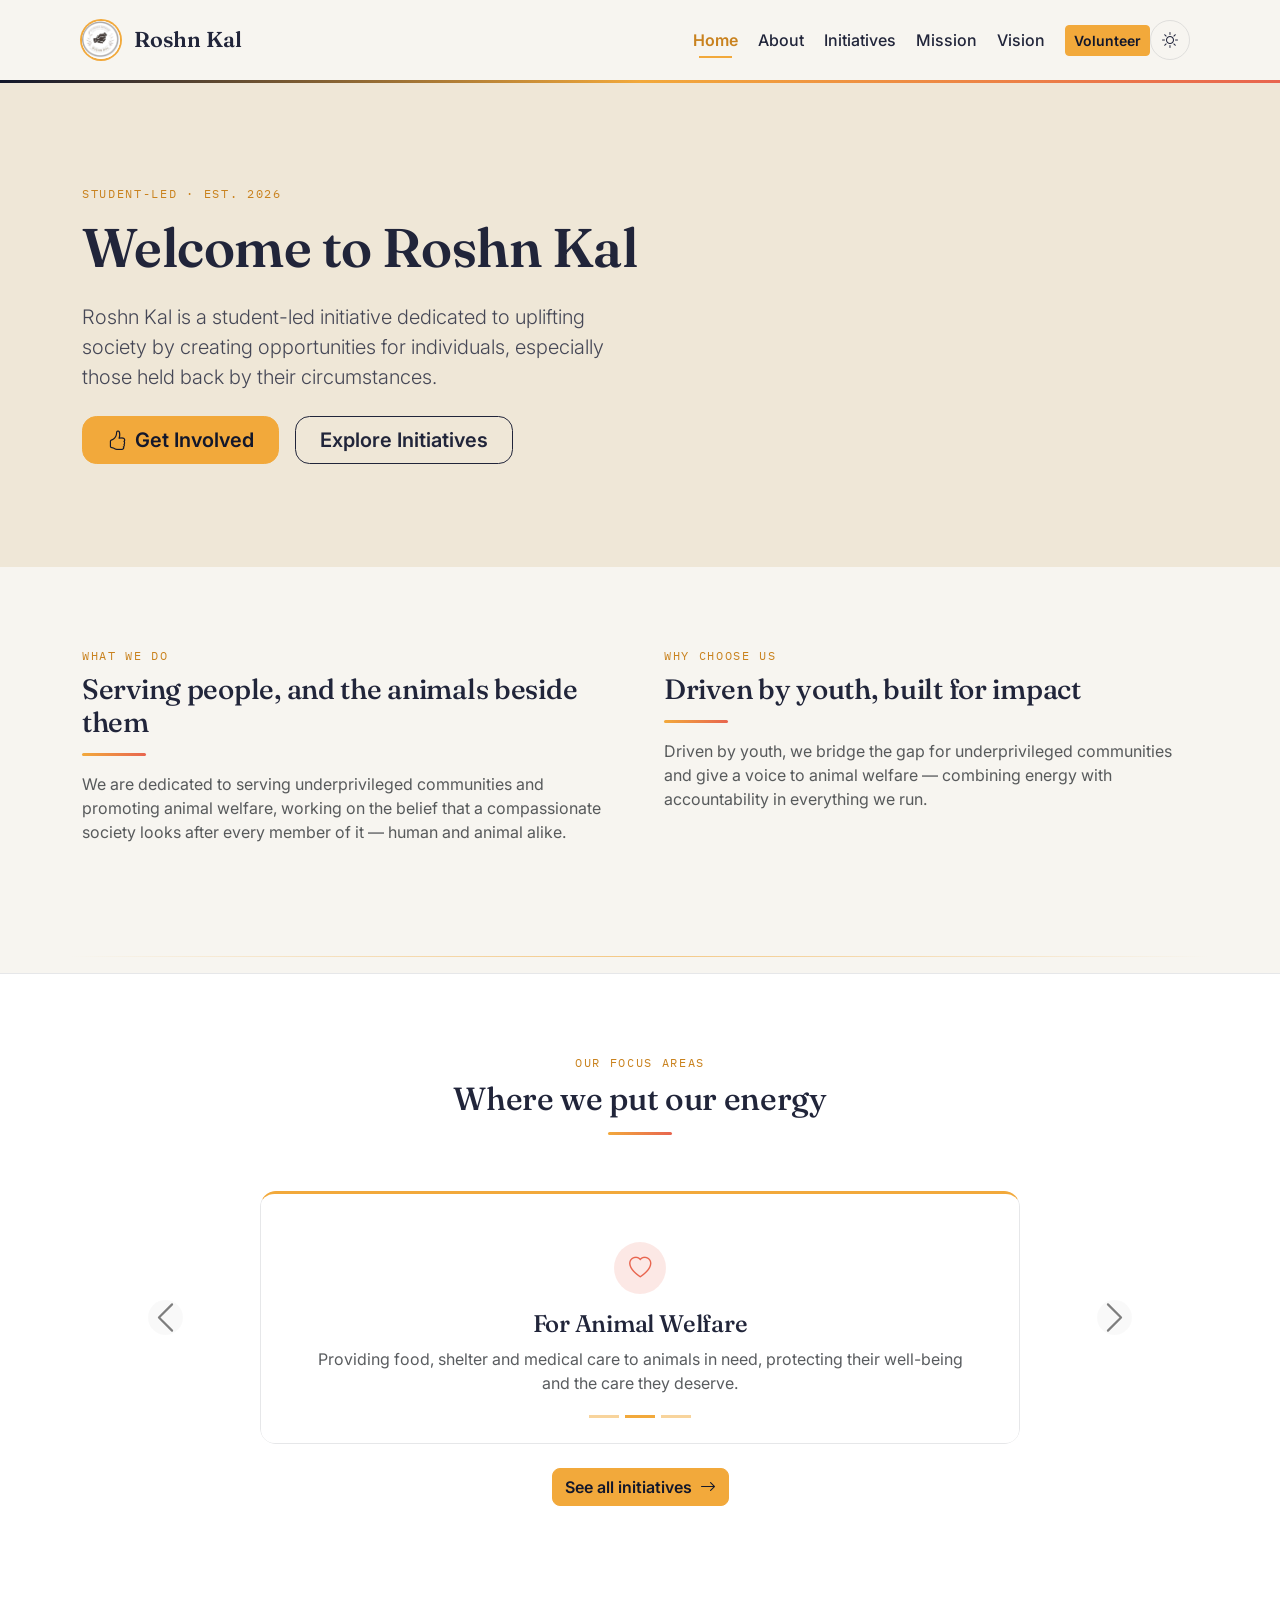
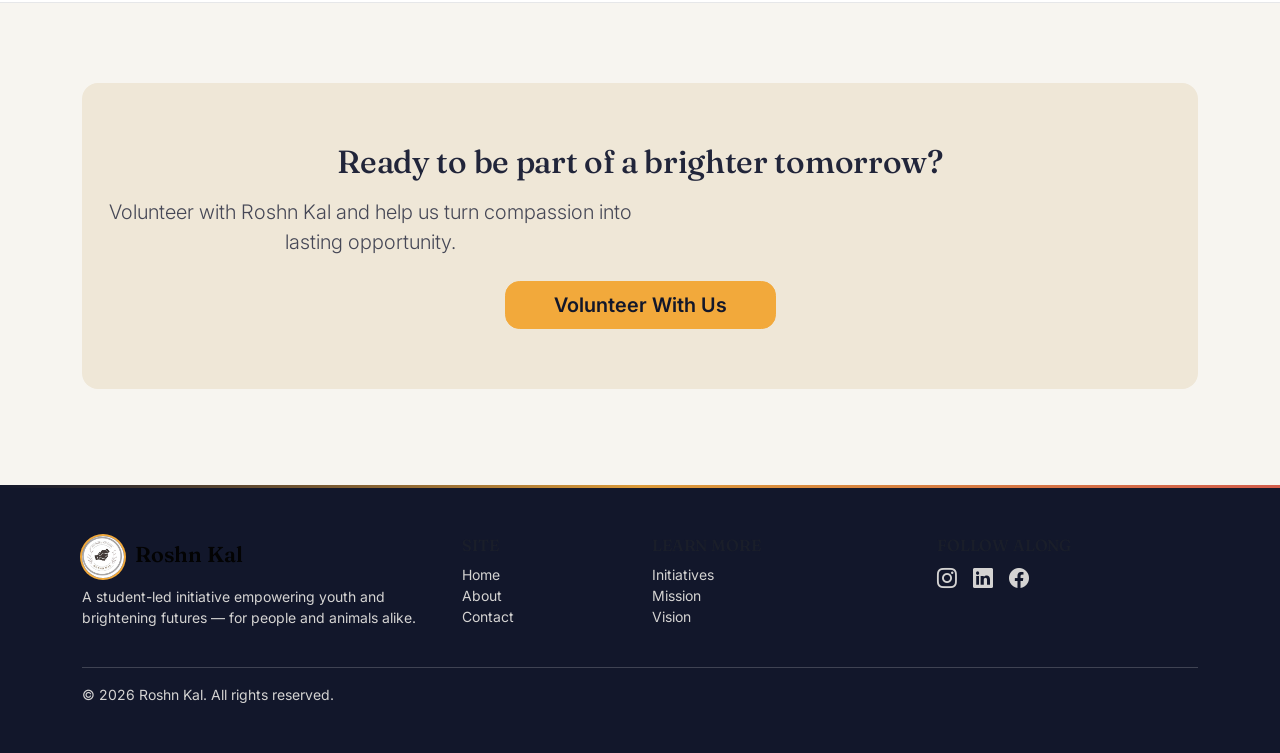
==== index.html @ 1a0799e2 "Initial commit" ====
<!DOCTYPE html>
<html lang="en" class="no-js">

  <head>
    <meta charset="UTF-8" />
    <meta name="viewport" content="width=device-width, initial-scale=1.0" />
    <meta name="description" content="Welcome to Roshn Kal, a student-led nonprofit empowering underprivileged communities and championing animal welfare across Pakistan." />
    <title>Home | Roshn Kal</title>

    <link rel="preconnect" href="https://fonts.googleapis.com">
    <link rel="preconnect" href="https://fonts.gstatic.com" crossorigin>
    <link href="https://cdn.jsdelivr.net/npm/bootstrap@5.3.3/dist/css/bootstrap.min.css" rel="stylesheet">
    <link href="https://cdn.jsdelivr.net/npm/bootstrap-icons@1.11.3/font/bootstrap-icons.css" rel="stylesheet">
    <link rel="icon" type="image/jpeg" href="images/logo.jpg">
    <link href="css/style.css" rel="stylesheet">
  </head>

  <body>

    <a class="visually-hidden-focusable position-absolute top-0 start-0 p-2 bg-primary text-dark" href="#main">Skip to main content</a>

    <header>
      <nav class="navbar navbar-expand-lg rk-navbar py-3">
        <div class="container">
          <a class="navbar-brand rk-brand d-flex align-items-center gap-2" href="index.html">
            <img src="images/logo.jpg" alt="Roshn Kal logo" class="rk-logo"> Roshn Kal
            <style>
              img {
                width: 110px;
              }
            </style>
          </a>

          <button class="theme-toggle me-2 order-lg-2" type="button" aria-pressed="false" aria-label="Switch to dark mode">
            <i class="bi bi-moon-stars"></i>
            <i class="bi bi-sun"></i>
          </button>

          <button class="navbar-toggler" type="button" data-bs-toggle="offcanvas" data-bs-target="#rkOffcanvas" aria-controls="rkOffcanvas" aria-label="Toggle navigation">
            <span class="navbar-toggler-icon"></span>
          </button>

          <div class="offcanvas offcanvas-end d-lg-none" tabindex="-1" id="rkOffcanvas" aria-labelledby="rkOffcanvasLabel" data-bs-theme="light">
            <div class="offcanvas-header">
              <h2 class="offcanvas-title h5 rk-brand" id="rkOffcanvasLabel">Roshn Kal</h2>
              <button type="button" class="btn-close" data-bs-dismiss="offcanvas" aria-label="Close"></button>
            </div>
            <div class="offcanvas-body">
              <ul class="navbar-nav justify-content-end flex-grow-1 gap-2">
                <li class="nav-item"><a class="nav-link" href="index.html">Home</a></li>
                <li class="nav-item"><a class="nav-link" href="about.html">About</a></li>
                <li class="nav-item"><a class="nav-link" href="initiatives.html">Initiatives</a></li>
                <li class="nav-item"><a class="nav-link" href="mission.html">Mission</a></li>
                <li class="nav-item"><a class="nav-link" href="vision.html">Vision</a></li>
                <li class="nav-item"><a class="nav-link" href="contact.html">Contact</a></li>
              </ul>
            </div>
          </div>

          <div class="collapse navbar-collapse d-none d-lg-flex">
            <ul class="navbar-nav ms-auto align-items-lg-center gap-lg-1">
              <li class="nav-item"><a class="nav-link" href="index.html">Home</a></li>
              <li class="nav-item"><a class="nav-link" href="about.html">About</a></li>
              <li class="nav-item"><a class="nav-link" href="initiatives.html">Initiatives</a></li>
              <li class="nav-item"><a class="nav-link" href="mission.html">Mission</a></li>
              <li class="nav-item"><a class="nav-link" href="vision.html">Vision</a></li>
              <li class="nav-item ms-lg-2">
                <a class="btn btn-rk-primary btn-sm" href="contact.html">Volunteer</a>
              </li>
            </ul>
          </div>
        </div>
      </nav>
    </header>

    <main id="main">

      <!-- HERO -->
      <section class="rk-hero">
        <div class="container position-relative">
          <div class="row">
            <div class="col-lg-7">
              <p class="eyebrow mb-3">Student-led · Est. 2026</p>
              <h1 class="fw-semibold mb-4">Welcome to Roshn Kal</h1>
              <p class="lead mb-4">Roshn Kal is a student-led initiative dedicated to uplifting society by creating opportunities for individuals, especially those held back by their circumstances.</p>
              <div class="d-flex flex-wrap gap-3">
                <a href="contact.html" class="btn btn-rk-primary btn-lg px-4">
                  <i class="bi bi-hand-thumbs-up me-2"></i>Get Involved
                </a>
                <a href="initiatives.html" class="btn btn-rk-outline btn-lg px-4">
                  Explore Initiatives
                </a>
              </div>
            </div>
          </div>
        </div>
      </section>

      <!-- WHAT WE DO / WHY CHOOSE US -->
      <section class="rk-section">
        <div class="container">
          <div class="row g-4 g-lg-5 align-items-start">
            <div class="col-md-6 reveal">
              <p class="eyebrow mb-2">What we do</p>
              <h2 class="h3 dawn-rule mb-3">Serving people, and the animals beside them</h2>
              <p class="text-body-secondary">We are dedicated to serving underprivileged communities and promoting animal welfare, working on the belief that a compassionate society looks after every member of it &mdash; human and animal alike.</p>
            </div>
            <div class="col-md-6 reveal">
              <p class="eyebrow mb-2">Why choose us</p>
              <h2 class="h3 dawn-rule mb-3">Driven by youth, built for impact</h2>
              <p class="text-body-secondary">Driven by youth, we bridge the gap for underprivileged communities and give a voice to animal welfare &mdash; combining energy with accountability in everything we run.</p>
            </div>
          </div>
        </div>
      </section>

      <hr class="horizon-divider container">

      <!-- CAROUSEL: three pillars -->
      <section class="rk-section rk-section--alt">
        <div class="container">
          <div class="text-center mb-5 reveal">
            <p class="eyebrow mb-2">Our focus areas</p>
            <h2 class="dawn-rule center d-inline-block">Where we put our energy</h2>
          </div>

          <div id="pillarsCarousel" class="carousel slide reveal" data-bs-ride="carousel" aria-label="Our three focus areas">
            <div class="carousel-indicators">
              <button type="button" data-bs-target="#pillarsCarousel" data-bs-slide-to="0" class="active" aria-current="true" aria-label="Underprivileged communities"></button>
              <button type="button" data-bs-target="#pillarsCarousel" data-bs-slide-to="1" aria-label="Animal welfare"></button>
              <button type="button" data-bs-target="#pillarsCarousel" data-bs-slide-to="2" aria-label="Community services"></button>
            </div>

            <div class="carousel-inner rounded-4 overflow-hidden" style="max-width: 760px; margin-inline: auto;">
              <div class="carousel-item active">
                <div class="rk-card p-5 text-center mx-auto">
                  <span class="rk-icon mx-auto mb-3"><i class="bi bi-mortarboard"></i></span>
                  <h3 class="h4">For Underprivileged Communities</h3>
                  <p class="text-body-secondary mb-0">Improving access to education, healthcare, food, clothing and essential resources through scholarships, skill development and emergency support.</p>
                </div>
              </div>
              <div class="carousel-item">
                <div class="rk-card rk-card--coral p-5 text-center mx-auto">
                  <span class="rk-icon mx-auto mb-3"><i class="bi bi-heart"></i></span>
                  <h3 class="h4">For Animal Welfare</h3>
                  <p class="text-body-secondary mb-0">Providing food, shelter and medical care to animals in need, protecting their well-being and the care they deserve.</p>
                </div>
              </div>
              <div class="carousel-item">
                <div class="rk-card p-5 text-center mx-auto">
                  <span class="rk-icon mx-auto mb-3"><i class="bi bi-people"></i></span>
                  <h3 class="h4">Community Services</h3>
                  <p class="text-body-secondary mb-0">Sports events, MUNs, seminars and workshops that bring people together &mdash; with funds raised supporting our charitable projects.</p>
                </div>
              </div>
            </div>

            <button class="carousel-control-prev" type="button" data-bs-target="#pillarsCarousel" data-bs-slide="prev">
              <span class="carousel-control-prev-icon" aria-hidden="true"></span>
              <span class="visually-hidden">Previous</span>
            </button>
            <button class="carousel-control-next" type="button" data-bs-target="#pillarsCarousel" data-bs-slide="next">
              <span class="carousel-control-next-icon" aria-hidden="true"></span>
              <span class="visually-hidden">Next</span>
            </button>
          </div>

          <p class="text-center mt-4 reveal">
            <a href="initiatives.html" class="btn btn-rk-primary">See all initiatives <i class="bi bi-arrow-right ms-1"></i></a>
          </p>
        </div>
      </section>

      <!-- CTA -->
      <section class="rk-section">
        <div class="container">
          <div class="rk-hero rk-hero--sm rounded-4 text-center reveal">
            <div class="container position-relative">
              <h2 class="mb-3">Ready to be part of a brighter tomorrow?</h2>
              <p class="lead mb-4">Volunteer with Roshn Kal and help us turn compassion into lasting opportunity.</p>
              <a href="contact.html" class="btn btn-rk-primary btn-lg px-5">Volunteer With Us</a>
            </div>
          </div>
        </div>
      </section>

    </main>

    <footer class="rk-footer">
      <hr class="dawn-line">
      <div class="container py-5">
        <div class="row g-4">
          <div class="col-lg-4">
            <p class="rk-brand h5 mb-2" style="color:#030303 !important;"><img src="images/logo.jpg" alt="Roshn Kal logo" class="rk-logo rk-logo--footer"> Roshn Kal</p>
            <style>
              img {
                width: 75px;
              }
            </style>
            <p class="small mb-0">A student-led initiative empowering youth and brightening futures &mdash; for people and animals alike.</p>
          </div>
          <div class="col-6 col-lg-2">
            <h2 class="h6 text-uppercase text-body-tertiary">Site</h2>
            <ul class="list-unstyled small">
              <li><a href="index.html">Home</a></li>
              <li><a href="about.html">About</a></li>
              <li><a href="contact.html">Contact</a></li>
            </ul>
          </div>
          <div class="col-6 col-lg-3">
            <h2 class="h6 text-uppercase text-body-tertiary">Learn more</h2>
            <ul class="list-unstyled small">
              <li><a href="initiatives.html">Initiatives</a></li>
              <li><a href="mission.html">Mission</a></li>
              <li><a href="vision.html">Vision</a></li>
            </ul>
          </div>
          <div class="col-lg-3">
            <h2 class="h6 text-uppercase text-body-tertiary">Follow along</h2>
            <div class="d-flex gap-3 fs-5">
              <a href="#" aria-label="Instagram"><i class="bi bi-instagram"></i></a>
              <a href="#" aria-label="LinkedIn"><i class="bi bi-linkedin"></i></a>
              <a href="#" aria-label="Facebook"><i class="bi bi-facebook"></i></a>
            </div>
          </div>
        </div>
        <hr class="border-secondary-subtle mt-4 mb-3">
        <p class="small mb-0">&copy; 2026 Roshn Kal. All rights reserved.</p>
      </div>
    </footer>

    <script src="https://cdn.jsdelivr.net/npm/bootstrap@5.3.3/dist/js/bootstrap.bundle.min.js"></script>
    <script src="js/script.js" defer></script>
  </body>

</html>
---- css/style.css ----
/* ============================================================
   Roshn Kal — Custom Theme
   Design concept: "the dawn line" — Roshn (bright) + Kal (tomorrow).
   A thin gold horizon arc recurs across the nav, hero, and card tops
   as the one signature motif; everything else stays quiet and disciplined.
   ============================================================ */

@import url('https://fonts.googleapis.com/css2?family=Fraunces:opsz,wght@9..144,400;9..144,500;9..144,600;9..144,700&family=Inter:wght@400;500;600;700&family=IBM+Plex+Mono:wght@500&display=swap');

:root {
  /* ---- Roshn Kal design tokens ---- */
  --rk-gold: #f2a93b;
  --rk-gold-dark: #c9821e;
  --rk-navy: #12172b;
  --rk-navy-2: #1b2140;
  --rk-cream: #f7f5f0;
  --rk-surface: #ffffff;
  --rk-coral: #e8654f;
  --rk-ink: #21253a;
  --rk-ink-soft: #5b5f76;
  --rk-border: rgba(18, 23, 43, 0.1);
  --rk-hero-bg: #efe7d7;
  --rk-hero-color: var(--rk-ink);

  --rk-font-display: "Fraunces", Georgia, serif;
  --rk-font-body: "Inter", system-ui, -apple-system, sans-serif;
  --rk-font-mono: "IBM Plex Mono", monospace;

  /* ---- Bootstrap variable overrides (light) ---- */
  --bs-body-font-family: var(--rk-font-body);
  --bs-body-bg: var(--rk-cream);
  --bs-body-color: var(--rk-ink);
  --bs-primary: var(--rk-gold);
  --bs-primary-rgb: 242, 169, 59;
  --bs-secondary: var(--rk-navy);
  --bs-secondary-rgb: 18, 23, 43;
  --bs-link-color: var(--rk-navy);
  --bs-link-hover-color: var(--rk-gold-dark);
  --bs-border-radius: 0.5rem;
  --bs-border-radius-lg: 0.9rem;
  --bs-border-color: var(--rk-border);
}

[data-bs-theme="dark"] {
  --bs-body-bg: var(--rk-navy);
  --bs-body-color: #ece9e1;
  --bs-secondary-bg: var(--rk-navy-2);
  --bs-tertiary-bg: var(--rk-navy-2);
  --bs-border-color: rgba(247, 245, 240, 0.12);
  --bs-link-color: var(--rk-gold);
  --bs-link-hover-color: #ffcf85;
  --rk-surface: var(--rk-navy-2);
  --rk-ink: #ece9e1;
  --rk-ink-soft: #b7b9c9;
  --rk-hero-bg: var(--rk-navy);
  --rk-hero-color: #f7f5f0;
}

/* ============================================================
   Base
   ============================================================ */
html {
  scroll-behavior: smooth;
  scroll-padding-top: 90px;
}

body {
  transition: background-color 0.3s ease, color 0.3s ease;
}

h1, h2, h3, h4, .display-font {
  font-family: var(--rk-font-display);
  letter-spacing: -0.01em;
}

.eyebrow {
  font-family: var(--rk-font-mono);
  font-size: 0.75rem;
  letter-spacing: 0.14em;
  text-transform: uppercase;
  color: var(--rk-gold-dark);
}
[data-bs-theme="dark"] .eyebrow {
  color: var(--rk-gold);
}

a {
  text-decoration: none;
}

::selection {
  background: var(--rk-gold);
  color: var(--rk-navy);
}

/* Visible keyboard focus everywhere (accessibility / Lighthouse) */
a:focus-visible,
button:focus-visible,
input:focus-visible,
textarea:focus-visible,
.nav-link:focus-visible {
  outline: 3px solid var(--rk-gold);
  outline-offset: 2px;
}

@media (prefers-reduced-motion: reduce) {
  html { scroll-behavior: auto; }
  *, *::before, *::after {
    animation-duration: 0.01ms !important;
    animation-iteration-count: 1 !important;
    transition-duration: 0.01ms !important;
  }
}

/* ============================================================
   Signature motif: the dawn arc
   ============================================================ */
.dawn-line {
  height: 3px;
  border: 0;
  background: linear-gradient(90deg, var(--rk-navy) 0%, var(--rk-gold) 50%, var(--rk-coral) 100%);
  opacity: 0.9;
}

.dawn-rule {
  position: relative;
}
.dawn-rule::after {
  content: "";
  display: block;
  width: 64px;
  height: 3px;
  margin-top: 0.85rem;
  border-radius: 3px;
  background: linear-gradient(90deg, var(--rk-gold), var(--rk-coral));
}
.dawn-rule.center::after {
  margin-left: auto;
  margin-right: auto;
}

/* ============================================================
   Navbar (sticky + offcanvas)
   ============================================================ */
.rk-navbar {
  position: sticky;
  top: 0;
  z-index: 1030;
  background: color-mix(in srgb, var(--rk-cream) 92%, transparent);
  backdrop-filter: blur(10px);
  border-bottom: 3px solid transparent;
  border-image: linear-gradient(90deg, var(--rk-navy), var(--rk-gold), var(--rk-coral)) 1;
  transition: background-color 0.3s ease;
}
[data-bs-theme="dark"] .rk-navbar {
  background: color-mix(in srgb, var(--rk-navy) 88%, transparent);
}

.rk-brand {
  font-family: var(--rk-font-display);
  font-weight: 600;
  font-size: 1.35rem;
  color: var(--rk-ink) !important;
}
.rk-brand .bi {
  color: var(--rk-gold);
}

.rk-logo {
  width: 38px;
  height: 38px;
  border-radius: 50%;
  object-fit: cover;
  vertical-align: middle;
  margin-right: 0.35rem;
  box-shadow: 0 0 0 2px var(--rk-gold);
}
.rk-logo--footer {
  width: 42px;
  height: 42px;
}

.rk-navbar .nav-link {
  font-weight: 500;
  color: var(--rk-ink) !important;
  position: relative;
  padding-inline: 0.85rem;
}
.rk-navbar .nav-link::after {
  content: "";
  position: absolute;
  left: 0.85rem;
  right: 0.85rem;
  bottom: 0.15rem;
  height: 2px;
  background: var(--rk-gold);
  transform: scaleX(0);
  transform-origin: left;
  transition: transform 0.25s ease;
}
.rk-navbar .nav-link:hover::after,
.rk-navbar .nav-link.active::after {
  transform: scaleX(1);
}
.rk-navbar .nav-link.active {
  color: var(--rk-gold-dark) !important;
  font-weight: 600;
}

.theme-toggle {
  border: 1px solid var(--rk-border);
  background: transparent;
  color: var(--rk-ink);
  width: 40px;
  height: 40px;
  border-radius: 50%;
  display: inline-flex;
  align-items: center;
  justify-content: center;
  transition: transform 0.2s ease, background-color 0.2s ease;
}
.theme-toggle:hover {
  background: var(--rk-gold);
  color: var(--rk-navy);
  transform: rotate(20deg);
}
.theme-toggle .bi-moon-stars { display: none; }
[data-bs-theme="dark"] .theme-toggle .bi-sun { display: none; }
[data-bs-theme="dark"] .theme-toggle .bi-moon-stars { display: inline-block; }

/* ============================================================
   Hero
   ============================================================ */
.rk-hero {
  position: relative;
  overflow: hidden;
  background: var(--rk-hero-bg);
  color: var(--rk-hero-color);
  padding-block: clamp(3.5rem, 8vw, 6.5rem);
  transition: background-color 0.3s ease, color 0.3s ease;
}
.rk-hero h1 {
  font-size: clamp(2.1rem, 5vw, 3.4rem);
  line-height: 1.08;
}
.rk-hero p.lead {
  color: var(--rk-hero-color);
  opacity: 0.82;
  max-width: 46ch;
}

/* small hero used on inner pages */
.rk-hero.rk-hero--sm {
  padding-block: clamp(2.5rem, 6vw, 3.75rem);
}

/* ============================================================
   Cards
   ============================================================ */
.rk-card {
  background: var(--rk-surface);
  border: 1px solid var(--bs-border-color);
  border-top: 3px solid var(--rk-gold);
  border-radius: var(--bs-border-radius-lg);
  transition: transform 0.25s ease, box-shadow 0.25s ease;
  height: 100%;
}
.rk-card:hover {
  transform: translateY(-6px);
  box-shadow: 0 1.25rem 2.5rem -1.25rem rgba(18, 23, 43, 0.35);
}
.rk-card .rk-icon {
  width: 52px;
  height: 52px;
  border-radius: 50%;
  display: inline-flex;
  align-items: center;
  justify-content: center;
  background: rgba(242, 169, 59, 0.15);
  color: var(--rk-gold-dark);
  font-size: 1.4rem;
}
[data-bs-theme="dark"] .rk-card .rk-icon {
  color: var(--rk-gold);
}
.rk-card.rk-card--coral .rk-icon {
  background: rgba(232, 101, 79, 0.15);
  color: var(--rk-coral);
}

/* Team cards */
.rk-team-card {
  background: var(--rk-surface);
  border: 1px solid var(--bs-border-color);
  border-radius: var(--bs-border-radius-lg);
  padding: 1.25rem;
  text-align: center;
  transition: transform 0.2s ease;
}
.rk-team-card:hover { transform: translateY(-4px); }
.rk-avatar {
  width: 64px;
  height: 64px;
  margin-inline: auto;
  border-radius: 50%;
  display: flex;
  align-items: center;
  justify-content: center;
  font-family: var(--rk-font-display);
  font-weight: 600;
  color: var(--rk-navy);
  background: linear-gradient(135deg, var(--rk-gold), #ffd48a);
  margin-bottom: 0.75rem;
}

/* ============================================================
   Buttons
   ============================================================ */
.btn-rk-primary {
  --bs-btn-color: var(--rk-navy);
  --bs-btn-bg: var(--rk-gold);
  --bs-btn-border-color: var(--rk-gold);
  --bs-btn-hover-bg: var(--rk-gold-dark);
  --bs-btn-hover-border-color: var(--rk-gold-dark);
  --bs-btn-hover-color: #fff;
  --bs-btn-active-bg: var(--rk-gold-dark);
  font-weight: 600;
}
.btn-rk-outline {
  --bs-btn-color: var(--rk-hero-color);
  --bs-btn-border-color: var(--rk-hero-color);
  --bs-btn-hover-bg: var(--rk-hero-color);
  --bs-btn-hover-color: var(--rk-hero-bg);
  --bs-btn-hover-border-color: var(--rk-hero-color);
  font-weight: 600;
}

/* ============================================================
   Sections / footer
   ============================================================ */
.rk-section { padding-block: clamp(3rem, 7vw, 5rem); }
.rk-section--alt {
  background: var(--rk-surface);
  border-block: 1px solid var(--bs-border-color);
}

.rk-footer {
  background: var(--rk-navy);
  color: rgba(247, 245, 240, 0.85);
}
.rk-footer a { color: rgba(247, 245, 240, 0.85); }
.rk-footer a:hover { color: var(--rk-gold); }
.rk-footer .dawn-line { margin-bottom: 0; }

/* ============================================================
   Table
   ============================================================ */
.rk-table thead {
  font-family: var(--rk-font-mono);
  font-size: 0.72rem;
  letter-spacing: 0.08em;
  text-transform: uppercase;
  color: var(--rk-ink-soft);
}
.rk-table tbody tr {
  border-top: 1px solid var(--bs-border-color);
}

/* ============================================================
   Accordion / Carousel / Modal fine-tuning
   ============================================================ */
.accordion-button:not(.collapsed) {
  background-color: rgba(242, 169, 59, 0.12);
  color: var(--rk-ink);
  box-shadow: inset 0 -1px 0 var(--rk-gold);
}
.accordion-button:focus { box-shadow: 0 0 0 3px rgba(242, 169, 59, 0.35); }

.carousel .card { border: none; }
.carousel-indicators [data-bs-target] { background-color: var(--rk-gold); }
.carousel-control-prev-icon,
.carousel-control-next-icon {
  filter: invert(1) grayscale(100);
  background-color: rgba(18, 23, 43, 0.55);
  border-radius: 50%;
  padding: 1.1rem;
}

/* ============================================================
   Scroll-reveal animation (progressively enhanced via JS) */
.reveal {
  opacity: 0;
  transform: translateY(18px);
  transition: opacity 0.6s ease, transform 0.6s ease;
}
.reveal.is-visible {
  opacity: 1;
  transform: translateY(0);
}
/* if JS never runs (e.g. disabled), content must stay visible */
.no-js .reveal { opacity: 1; transform: none; }

/* ============================================================
   Utility: horizon divider between sections
   ============================================================ */
.horizon-divider {
  height: 1px;
  background: linear-gradient(90deg, transparent, var(--rk-gold), transparent);
  border: 0;
  opacity: 0.6;
}

/* ============================================================
   Responsive fixes
   ============================================================ */
@media (max-width: 575.98px) {
  .rk-hero { padding-block: 3rem; }
  .display-1, .display-2 { font-size: 2.2rem; }
}
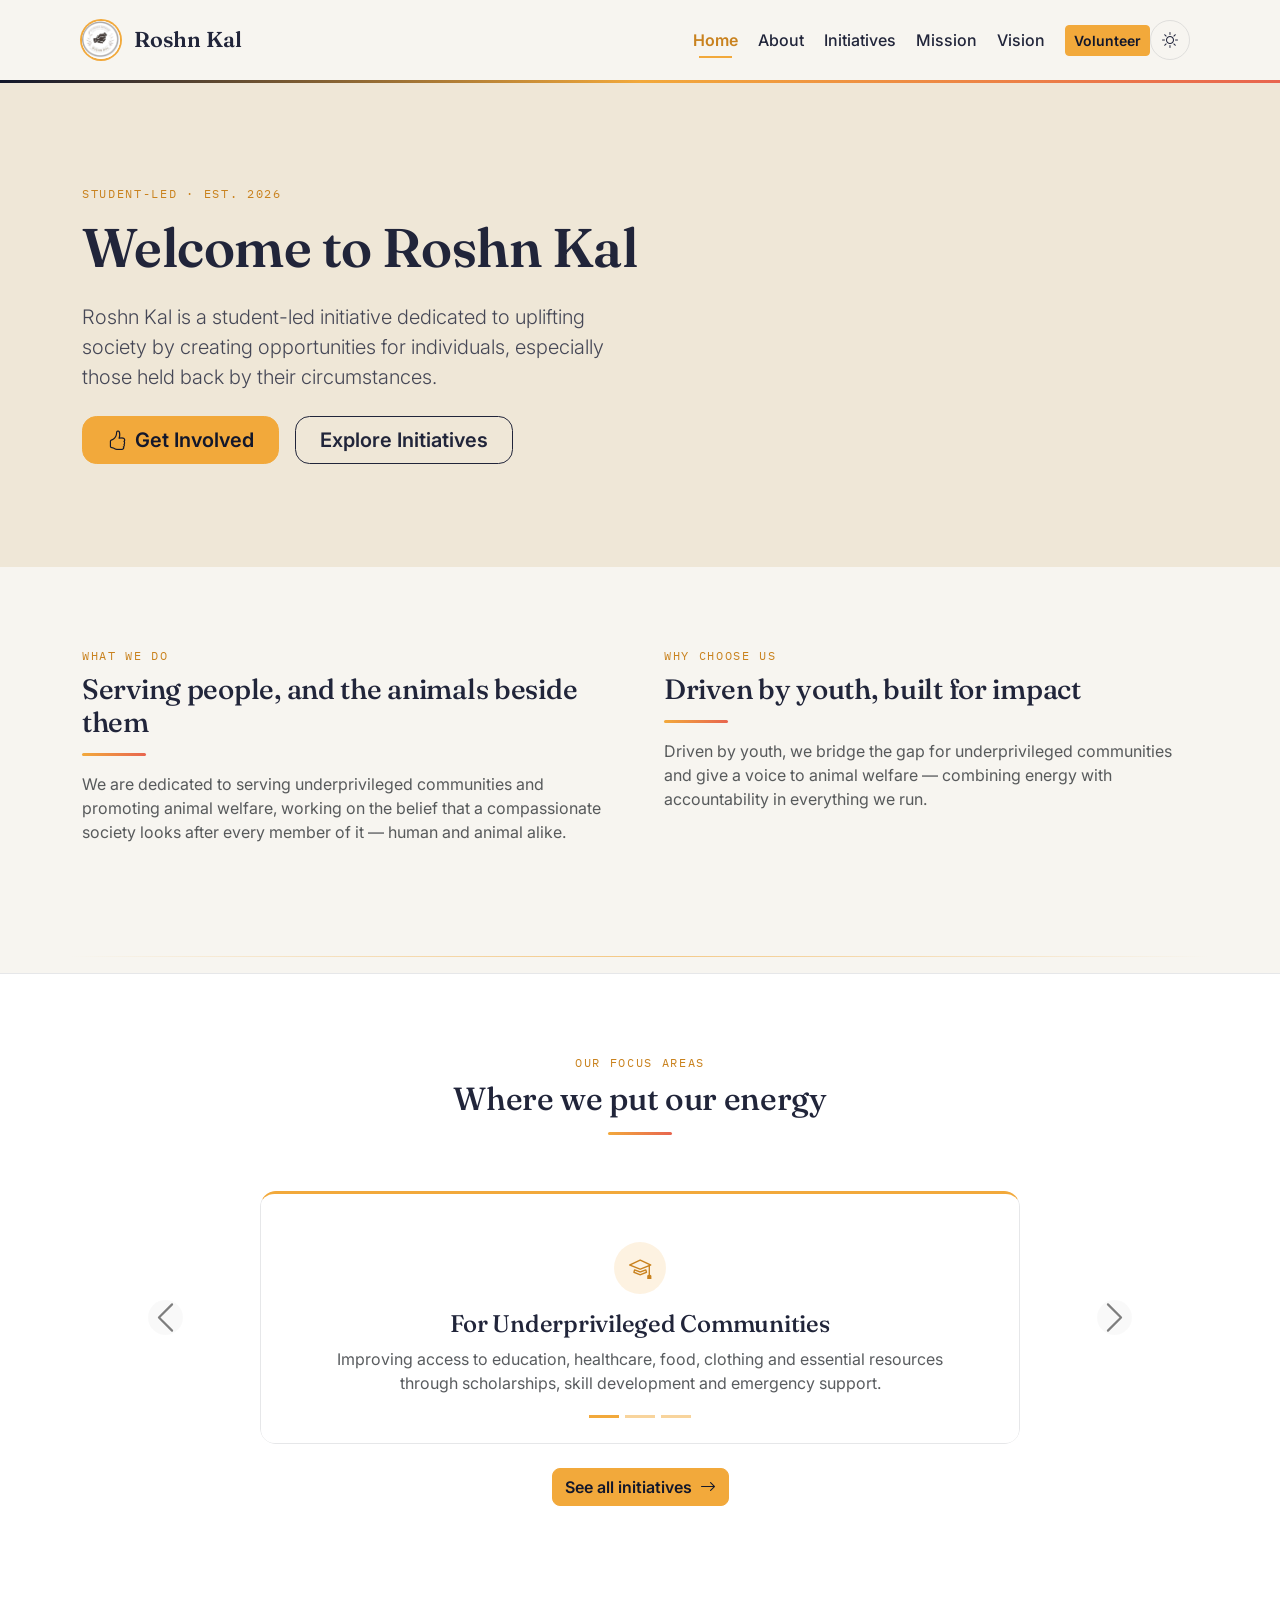
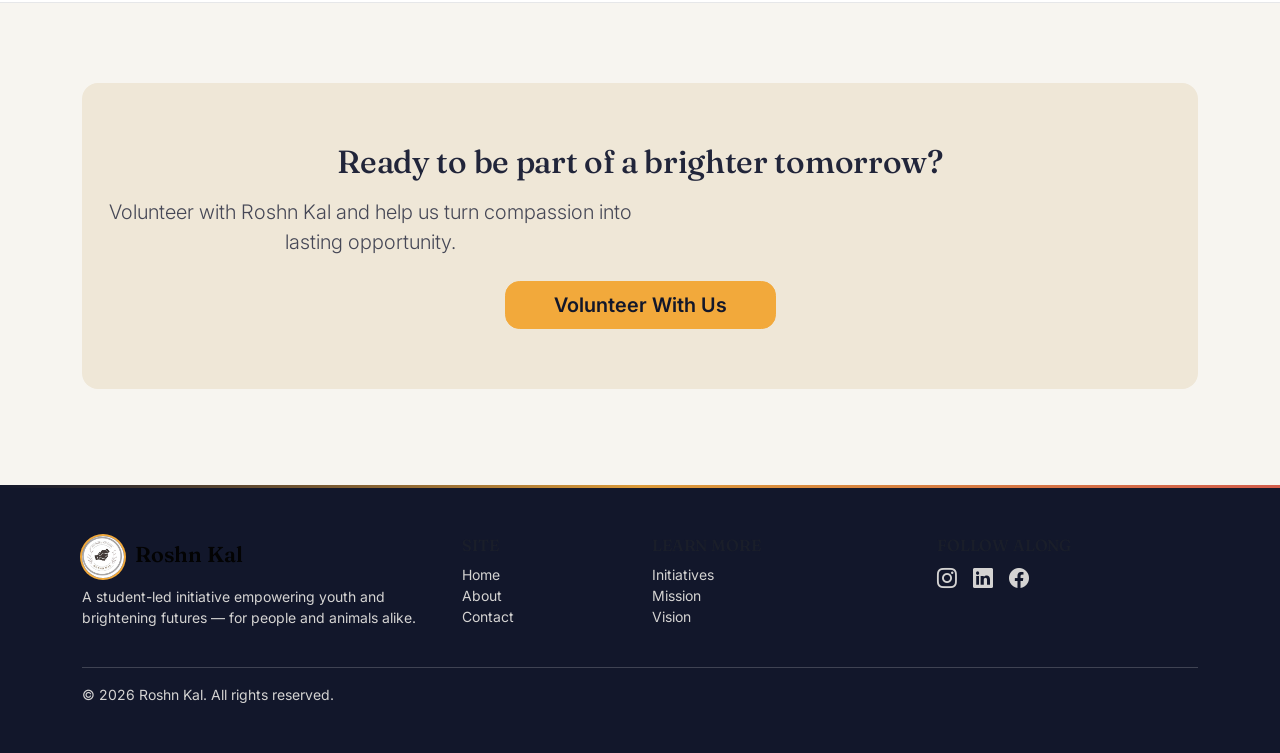
==== commit ac657643: "Update HTML pages and styling" ====
--- a/index.html
+++ b/index.html
@@ -24,11 +24,6 @@
         <div class="container">
           <a class="navbar-brand rk-brand d-flex align-items-center gap-2" href="index.html">
             <img src="images/logo.jpg" alt="Roshn Kal logo" class="rk-logo"> Roshn Kal
-            <style>
-              img {
-                width: 110px;
-              }
-            </style>
           </a>
 
           <button class="theme-toggle me-2 order-lg-2" type="button" aria-pressed="false" aria-label="Switch to dark mode">
@@ -192,11 +187,6 @@
         <div class="row g-4">
           <div class="col-lg-4">
             <p class="rk-brand h5 mb-2" style="color:#030303 !important;"><img src="images/logo.jpg" alt="Roshn Kal logo" class="rk-logo rk-logo--footer"> Roshn Kal</p>
-            <style>
-              img {
-                width: 75px;
-              }
-            </style>
             <p class="small mb-0">A student-led initiative empowering youth and brightening futures &mdash; for people and animals alike.</p>
           </div>
           <div class="col-6 col-lg-2">
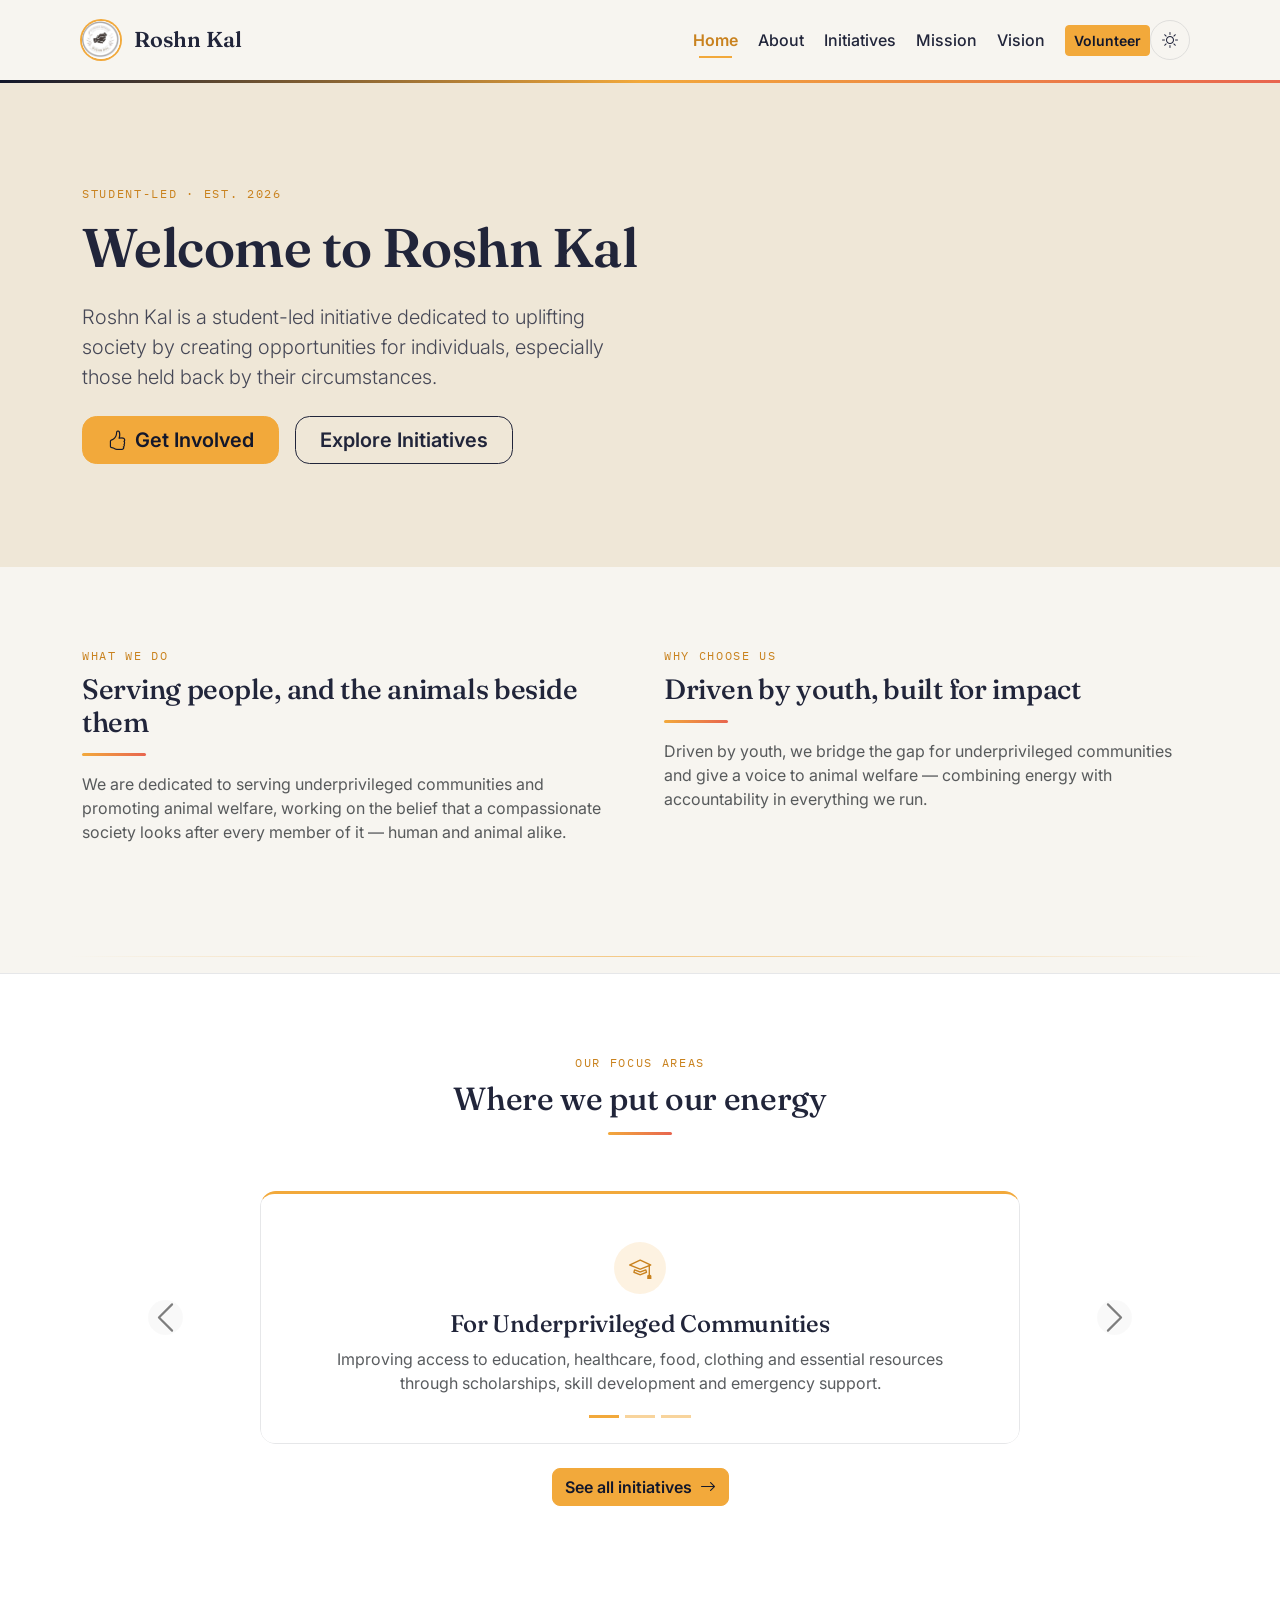
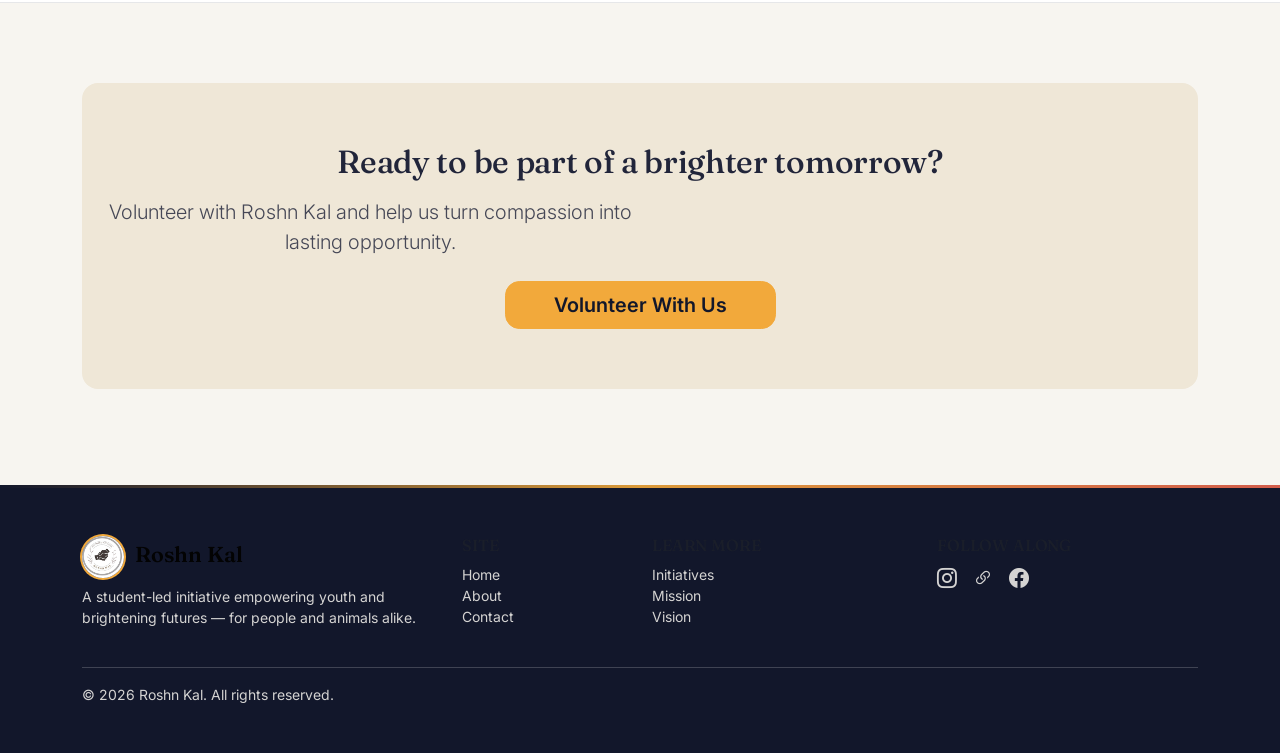
==== commit be2b49c0: "Update footer and links" ====
--- a/index.html
+++ b/index.html
@@ -208,9 +208,9 @@
           <div class="col-lg-3">
             <h2 class="h6 text-uppercase text-body-tertiary">Follow along</h2>
             <div class="d-flex gap-3 fs-5">
-              <a href="#" aria-label="Instagram"><i class="bi bi-instagram"></i></a>
-              <a href="#" aria-label="LinkedIn"><i class="bi bi-linkedin"></i></a>
-              <a href="#" aria-label="Facebook"><i class="bi bi-facebook"></i></a>
+              <a href="https://www,instagram.com/roshn_kal" target="_blank" aria-label="Instagram"><i class="bi bi-instagram"></i></a>
+              <a href="https://linktr.ee/roshnkal" target="_blank" aria-label="Linktree"><i class="bi bi-link-45deg"></i></a>
+              <a href="https://www.facebook.com/roshn kal" target="_blank" aria-label="Facebook"><i class="bi bi-facebook"></i></a>
             </div>
           </div>
         </div>
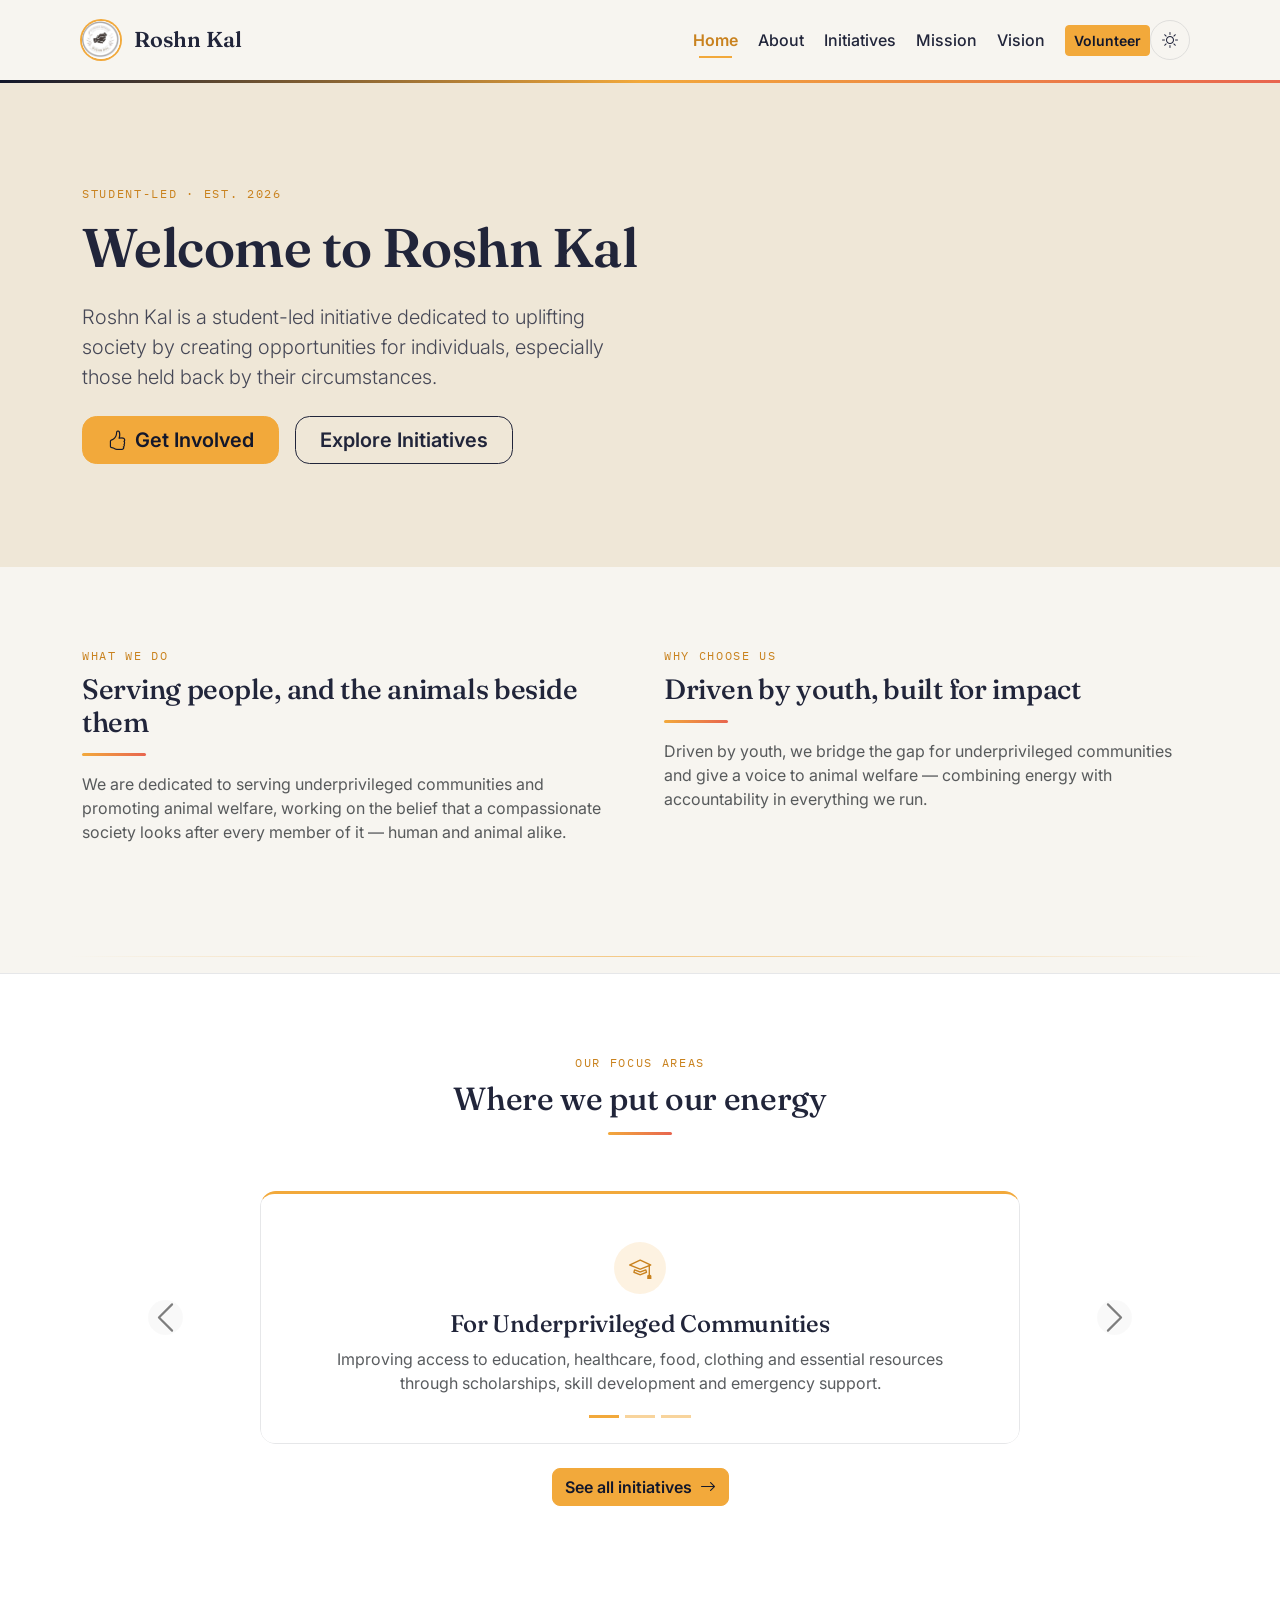
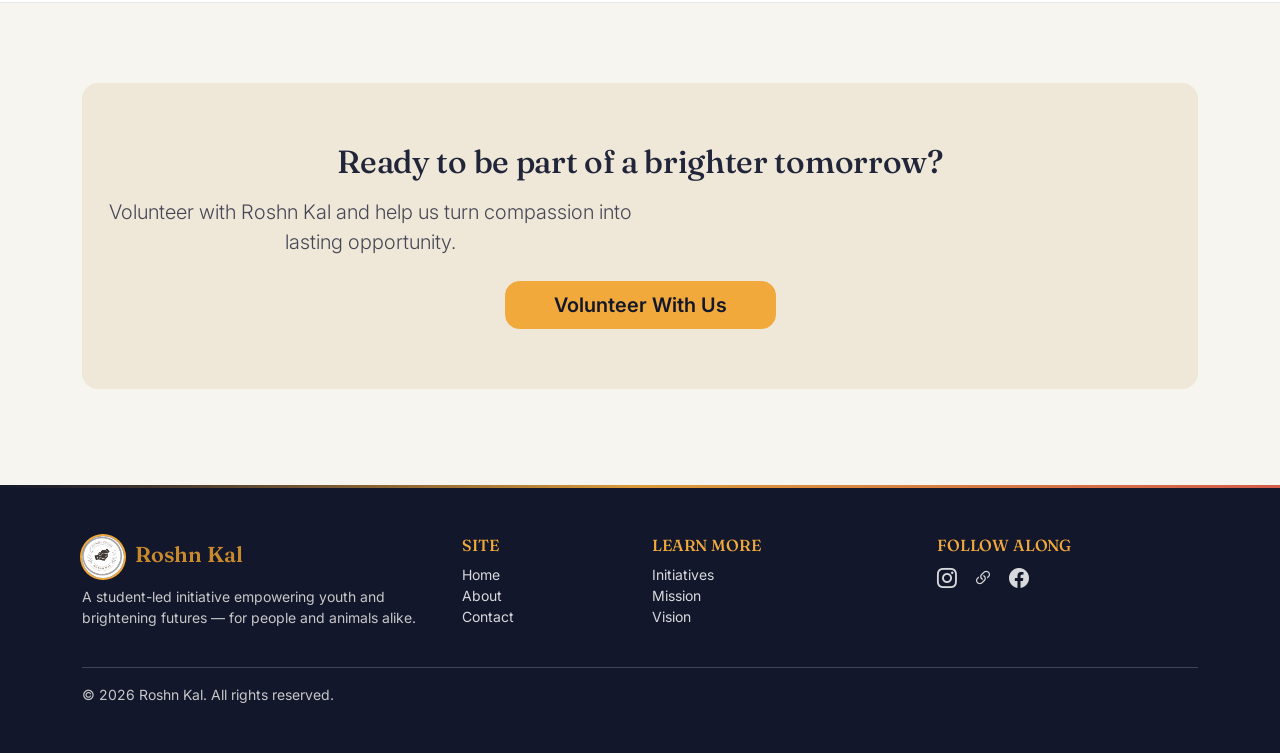
==== commit 12fc2395: "Changing color in footer headings" ====
--- a/index.html
+++ b/index.html
@@ -186,7 +186,7 @@
       <div class="container py-5">
         <div class="row g-4">
           <div class="col-lg-4">
-            <p class="rk-brand h5 mb-2" style="color:#030303 !important;"><img src="images/logo.jpg" alt="Roshn Kal logo" class="rk-logo rk-logo--footer"> Roshn Kal</p>
+            <p class="rk-brand h5 mb-2" style="color:#c88a2b !important;"><img src="images/logo.jpg" alt="Roshn Kal logo" class="rk-logo rk-logo--footer"> Roshn Kal</p>
             <p class="small mb-0">A student-led initiative empowering youth and brightening futures &mdash; for people and animals alike.</p>
           </div>
           <div class="col-6 col-lg-2">
@@ -208,9 +208,9 @@
           <div class="col-lg-3">
             <h2 class="h6 text-uppercase text-body-tertiary">Follow along</h2>
             <div class="d-flex gap-3 fs-5">
-              <a href="https://www,instagram.com/roshn_kal" target="_blank" aria-label="Instagram"><i class="bi bi-instagram"></i></a>
+              <a href="https://www.instagram.com/roshn_kal" target="_blank" aria-label="Instagram"><i class="bi bi-instagram"></i></a>
               <a href="https://linktr.ee/roshnkal" target="_blank" aria-label="Linktree"><i class="bi bi-link-45deg"></i></a>
-              <a href="https://www.facebook.com/roshn kal" target="_blank" aria-label="Facebook"><i class="bi bi-facebook"></i></a>
+              <a href="https://www.facebook.com/roshn_kal" target="_blank" aria-label="Facebook"><i class="bi bi-facebook"></i></a>
             </div>
           </div>
         </div>
--- a/css/style.css
+++ b/css/style.css
@@ -346,11 +346,14 @@
 
 .rk-footer {
   background: var(--rk-navy);
-  color: rgba(247, 245, 240, 0.85);
-}
-.rk-footer a { color: rgba(247, 245, 240, 0.85); }
+  color: rgba(231, 230, 228, 0.85);
+}
+.rk-footer a { color: rgba(251, 251, 251, 0.85); }
 .rk-footer a:hover { color: var(--rk-gold); }
 .rk-footer .dawn-line { margin-bottom: 0; }
+.rk-footer h2 {
+  color: var(--rk-gold) !important;
+}
 
 /* ============================================================
    Table
